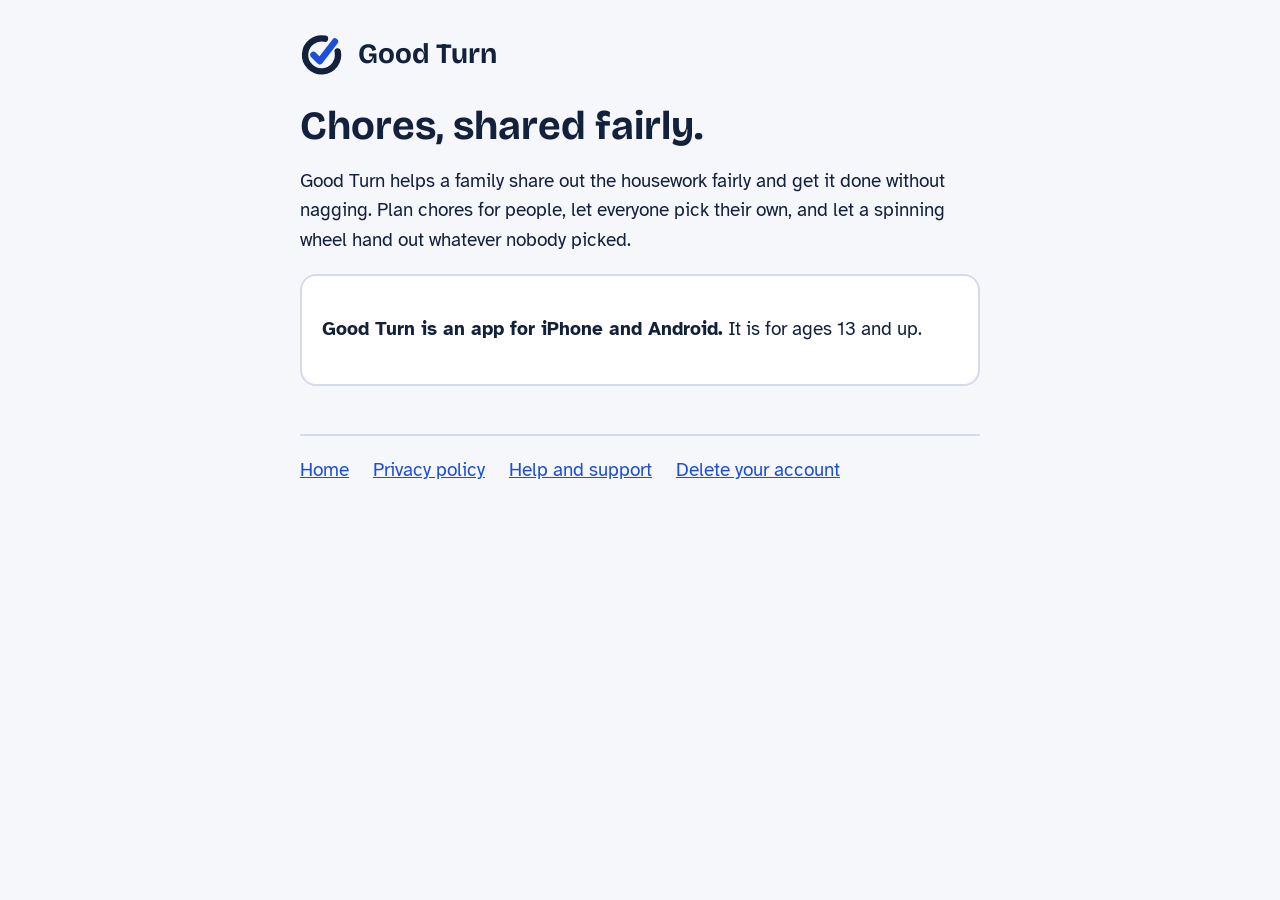
==== index.html @ 8333c2bb "Good Turn: public pages (home, privacy, support, delete your account)" ====
<!doctype html>
<html lang="en">
<head>
<meta charset="utf-8">
<meta name="viewport" content="width=device-width, initial-scale=1">
<title>Chores, shared fairly · Good Turn</title>
<link rel="stylesheet" href="style.css">
</head>
<body>
<main>
<header><a href="index.html"><svg role="img" aria-label="Good Turn logo" width="44" height="44" viewBox="60 60 400 400"><path d="M 402.7 236.8 A 150 150 0 1 1 287.2 121.3" fill="none" stroke="#14213D" stroke-width="58" stroke-linecap="round"/><path d="M 182 268 L 240 326 L 378 146" fill="none" stroke="#1D4ED8" stroke-width="58" stroke-linecap="round" stroke-linejoin="round"/></svg><span>Good Turn</span></a></header>
<h1>Chores, shared fairly.</h1>
<p>Good Turn helps a family share out the housework fairly and get it done without nagging. Plan chores for people, let everyone pick their own, and let a spinning wheel hand out whatever nobody picked.</p>
<div class="card"><p><strong>Good Turn is an app for iPhone and Android.</strong> It is for ages 13 and up.</p></div>
<nav aria-label="Pages"><a href="index.html">Home</a><a href="privacy.html">Privacy policy</a><a href="support.html">Help and support</a><a href="delete-account.html">Delete your account</a></nav>
</main>
</body>
</html>
---- style.css ----
@import url('https://fonts.googleapis.com/css2?family=Atkinson+Hyperlegible:wght@400;700&family=Bricolage+Grotesque:wght@700&display=swap');
:root { --ink: #14213D; --muted: #46526B; --accent: #1D4ED8; --ground: #F5F7FB; --card: #FFFFFF; --line: #D5DBE8; }
* { box-sizing: border-box; }
body { margin: 0; background: var(--ground); color: var(--ink); font: 19px/1.55 'Atkinson Hyperlegible', system-ui, sans-serif; }
main { max-width: 720px; margin: 0 auto; padding: 32px 20px 64px; }
header { display: flex; align-items: center; gap: 14px; margin-bottom: 28px; }
header a { display: flex; align-items: center; gap: 14px; color: var(--ink); text-decoration: none; }
header span { font: 700 28px/1 'Bricolage Grotesque', sans-serif; }
h1 { font: 700 40px/1.1 'Bricolage Grotesque', sans-serif; margin: 0 0 12px; }
h2 { font: 700 26px/1.2 'Bricolage Grotesque', sans-serif; margin: 36px 0 8px; }
p, li { max-width: 62ch; }
a { color: var(--accent); }
.muted { color: var(--muted); }
.card { background: var(--card); border: 2px solid var(--line); border-radius: 16px; padding: 20px; margin: 16px 0; }
.scroll { overflow-x: auto; }
table { border-collapse: collapse; width: 100%; min-width: 520px; }
th, td { text-align: left; vertical-align: top; padding: 10px 12px 10px 0; border-bottom: 1px solid var(--line); }
th { font-size: 16px; color: var(--muted); border-bottom: 2px solid var(--ink); }
nav { margin-top: 48px; padding-top: 20px; border-top: 2px solid var(--line); display: flex; flex-wrap: wrap; gap: 8px 24px; }
ol li, ul li { margin: 6px 0; }
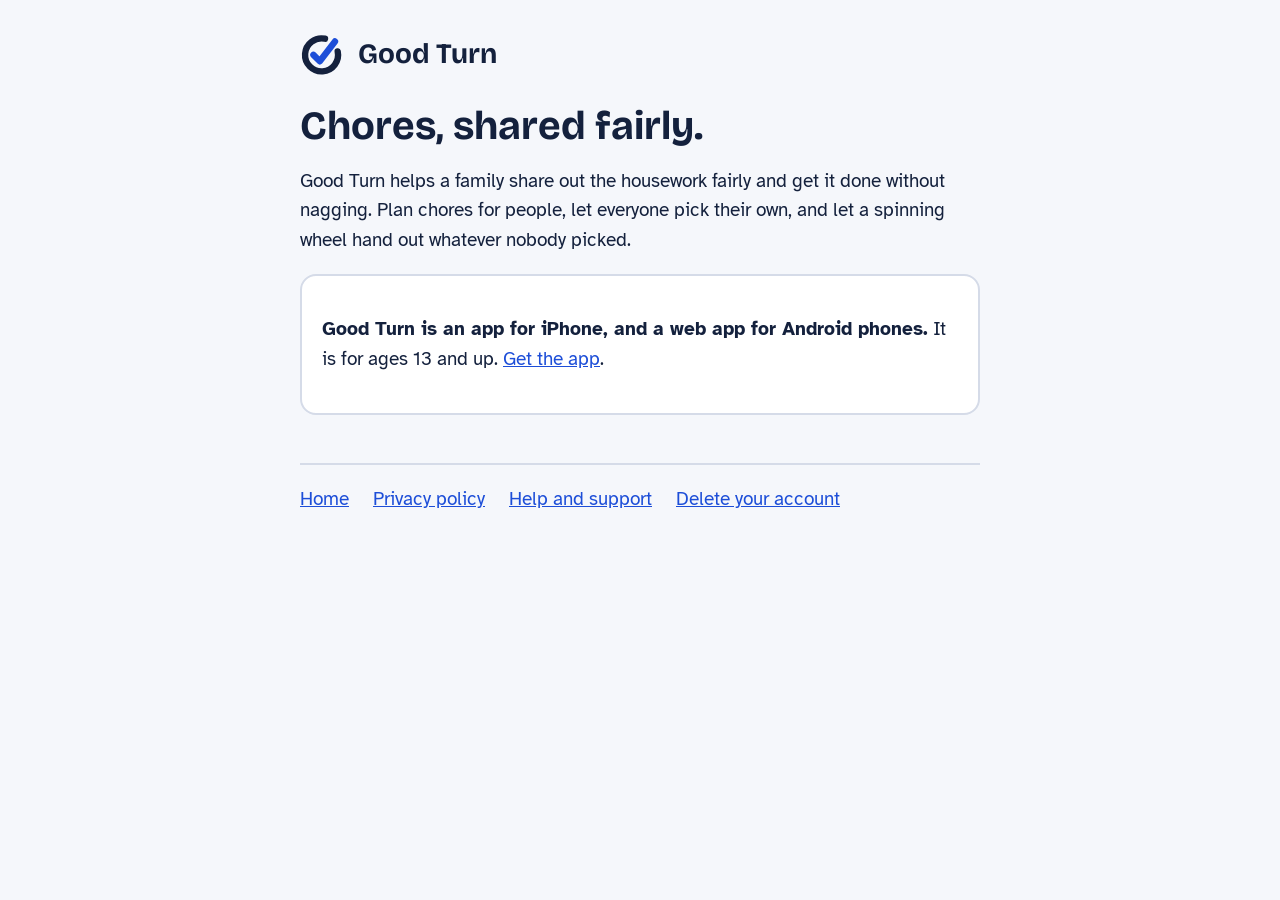
==== commit f4793079: "Add the get-the-app page; privacy and help for the Android web app Co-Authored-By: Claude Opus 5.5 <" ====
--- a/index.html
+++ b/index.html
@@ -11,7 +11,7 @@
 <header><a href="index.html"><svg role="img" aria-label="Good Turn logo" width="44" height="44" viewBox="60 60 400 400"><path d="M 402.7 236.8 A 150 150 0 1 1 287.2 121.3" fill="none" stroke="#14213D" stroke-width="58" stroke-linecap="round"/><path d="M 182 268 L 240 326 L 378 146" fill="none" stroke="#1D4ED8" stroke-width="58" stroke-linecap="round" stroke-linejoin="round"/></svg><span>Good Turn</span></a></header>
 <h1>Chores, shared fairly.</h1>
 <p>Good Turn helps a family share out the housework fairly and get it done without nagging. Plan chores for people, let everyone pick their own, and let a spinning wheel hand out whatever nobody picked.</p>
-<div class="card"><p><strong>Good Turn is an app for iPhone and Android.</strong> It is for ages 13 and up.</p></div>
+<div class="card"><p><strong>Good Turn is an app for iPhone, and a web app for Android phones.</strong> It is for ages 13 and up. <a href="get/">Get the app</a>.</p></div>
 <nav aria-label="Pages"><a href="index.html">Home</a><a href="privacy.html">Privacy policy</a><a href="support.html">Help and support</a><a href="delete-account.html">Delete your account</a></nav>
 </main>
 </body>
--- a/style.css
+++ b/style.css
@@ -18,3 +18,5 @@
 th { font-size: 16px; color: var(--muted); border-bottom: 2px solid var(--ink); }
 nav { margin-top: 48px; padding-top: 20px; border-top: 2px solid var(--line); display: flex; flex-wrap: wrap; gap: 8px 24px; }
 ol li, ul li { margin: 6px 0; }
+.button { display: inline-block; min-height: 52px; padding: 12px 20px; border-radius: 14px; background: var(--accent); color: #FFFFFF; font-weight: 700; text-decoration: none; }
+.button:focus-visible { outline: 3px solid var(--ink); outline-offset: 3px; }
